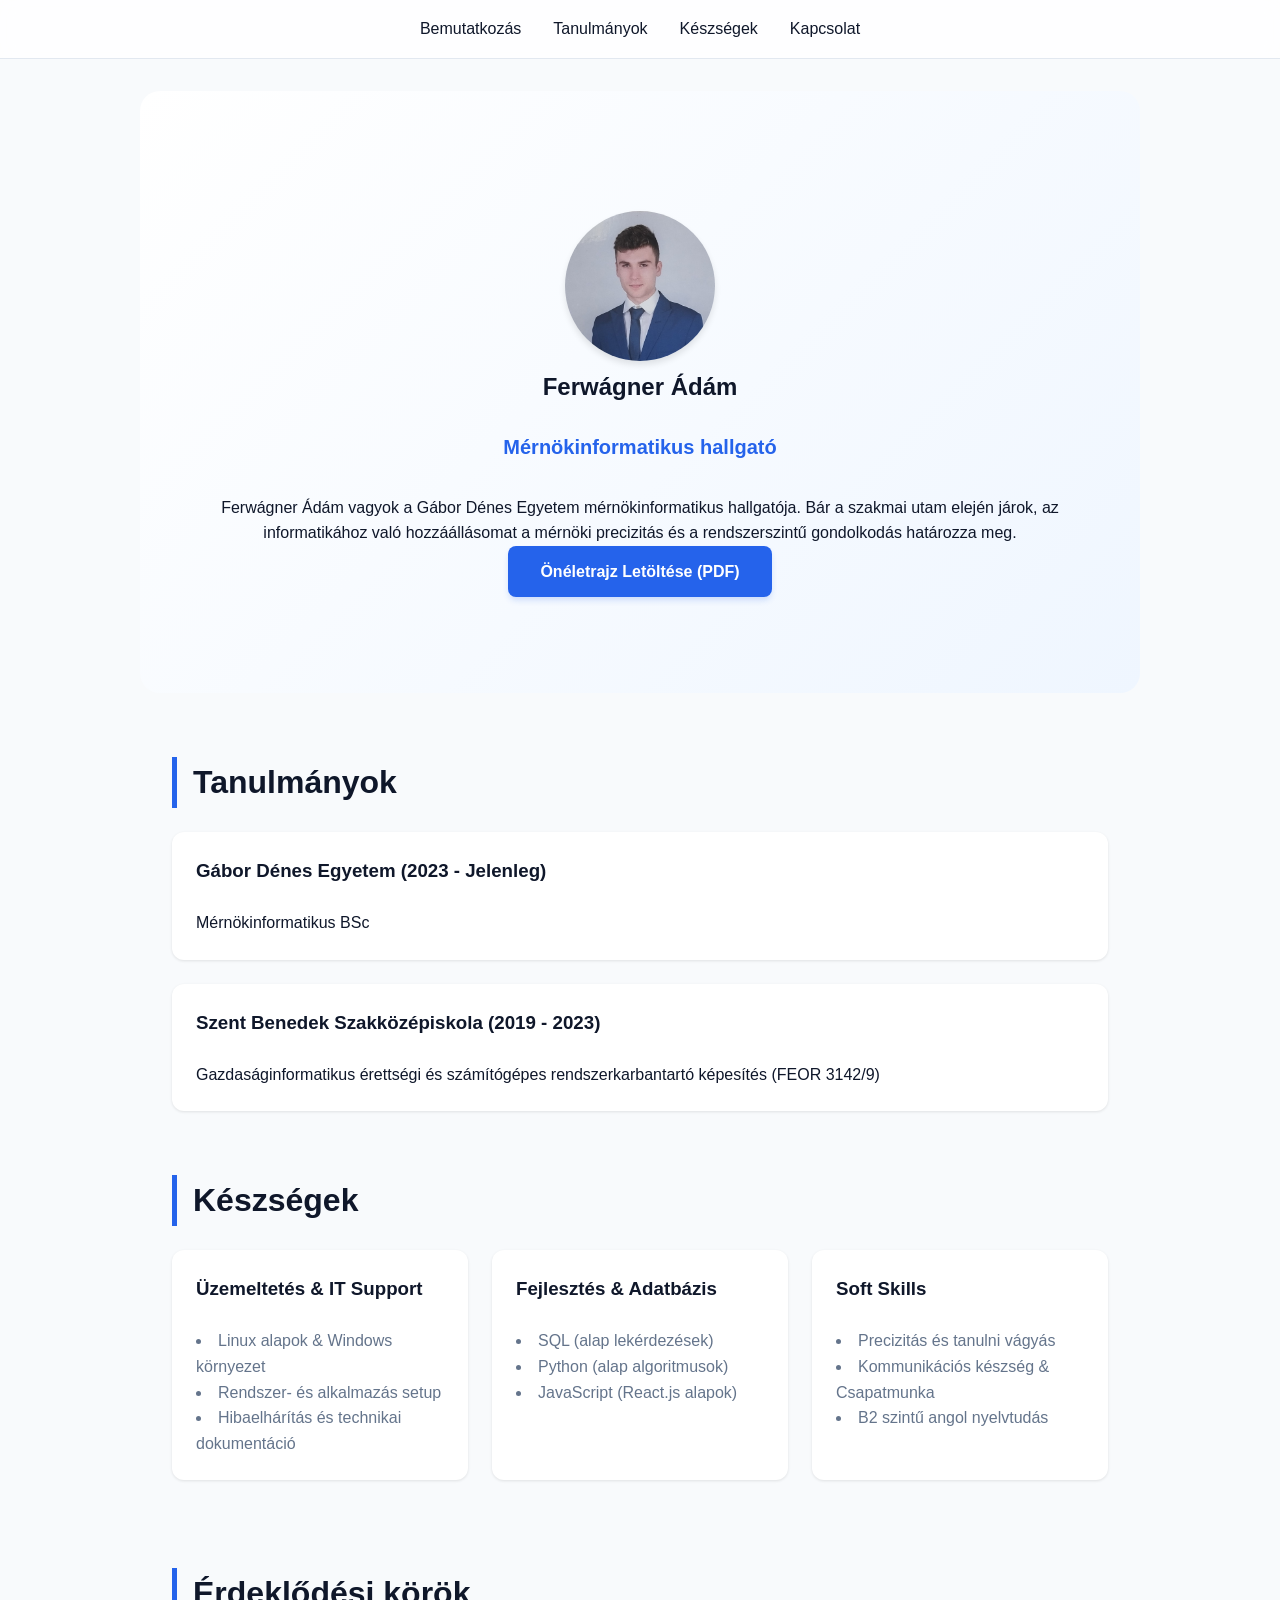
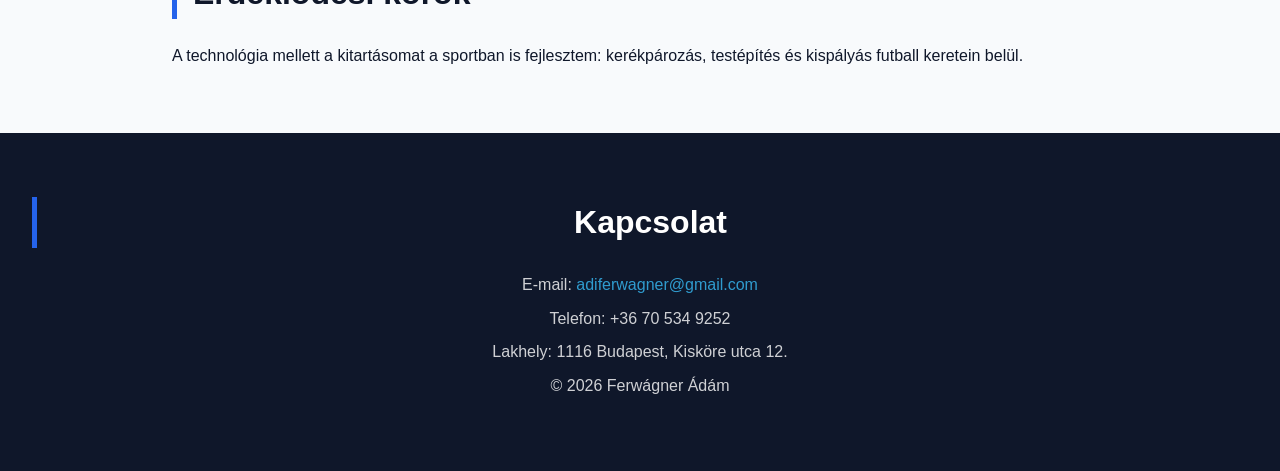
==== index.html @ 9759678f "Add files via upload" ====
<!DOCTYPE html>
<html lang="hu">
<head>
    <meta charset="UTF-8">
    <meta name="viewport" content="width=device-width, initial-scale=1.0">
    <title>Ferwágner Ádám | Portfólió</title>
    <link rel="stylesheet" href="css/style.css">
    <!-- Google Fonts vagy ikonok behívása (opcionális) -->
</head>
<body>

    <!-- Navigáció -->
    <header>
        <nav>
            <ul>
                <li><a href="#home">Bemutatkozás</a></li>
                <li><a href="#education">Tanulmányok</a></li>
                <li><a href="#skills">Készségek</a></li>
                <li><a href="#contact">Kapcsolat</a></li>
            </ul>
        </nav>
    </header>

    <main>
        <!-- Hero / Bemutatkozó szakasz -->
        <section id="home" class="hero">
            <img src="assets/images/profilepic.jpg" alt="Ferwágner Ádám portré" class="profile-pic">
            <h1>Ferwágner Ádám</h1>
            <p class="subtitle">Mérnökinformatikus hallgató</p>
            <div class="intro-text">
                <p>Ferwágner Ádám vagyok a Gábor Dénes Egyetem mérnökinformatikus hallgatója. 
                Bár a szakmai utam elején járok, az informatikához való hozzáállásomat a mérnöki precizitás 
                és a rendszerszintű gondolkodás határozza meg.</p>
                <a href="assets/docs/ferwagneradam_cv_HU_2026febr.pdf" class="btn" target="_blank">Önéletrajz Letöltése (PDF)</a>
            </div>
        </section>

        <!-- Tanulmányok -->
        <section id="education">
            <h2>Tanulmányok</h2>
            <div class="education-item">
                <h3>Gábor Dénes Egyetem (2023 - Jelenleg)</h3>
                <p>Mérnökinformatikus BSc</p>
            </div>
            <div class="education-item">
                <h3>Szent Benedek Szakközépiskola (2019 - 2023)</h3>
                <p>Gazdaságinformatikus érettségi és számítógépes rendszerkarbantartó képesítés (FEOR 3142/9)</p>
            </div>
        </section>

        <!-- Készségek és Technológiák -->
        <section id="skills">
            <h2>Készségek</h2>
            <div class="skills-grid">
                <article>
                    <h3>Üzemeltetés & IT Support</h3>
                    <ul>
                        <li>Linux alapok & Windows környezet</li>
                        <li>Rendszer- és alkalmazás setup</li>
                        <li>Hibaelhárítás és technikai dokumentáció</li>
                    </ul>
                </article>
                <article>
                    <h3>Fejlesztés & Adatbázis</h3>
                    <ul>
                        <li>SQL (alap lekérdezések)</li>
                        <li>Python (alap algoritmusok)</li>
                        <li>JavaScript (React.js alapok)</li>
                    </ul>
                </article>
                <article>
                    <h3>Soft Skills</h3>
                    <ul>
                        <li>Precizitás és tanulni vágyás</li>
                        <li>Kommunikációs készség & Csapatmunka</li>
                        <li>B2 szintű angol nyelvtudás</li>
                    </ul>
                </article>
            </div>
        </section>

        <!-- Hobbik (személyesebb rész) -->
        <section id="hobbies">
            <h2>Érdeklődési körök</h2>
            <p>A technológia mellett a kitartásomat a sportban is fejlesztem: kerékpározás, testépítés és kispályás futball keretein belül.</p>
        </section>
    </main>

    <!-- Kapcsolati adatok -->
    <footer id="contact">
        <h2>Kapcsolat</h2>
        <p>E-mail: <a href="mailto:adiferwagner@gmail.com">adiferwagner@gmail.com</a></p>
        <p>Telefon: +36 70 534 9252</p>
        <p>Lakhely: 1116 Budapest, Kisköre utca 12.</p>
        <p>&copy; 2026 Ferwágner Ádám</p>
    </footer>

</body>
</html>
---- css/style.css ----
/* --- Változók és Alapbeállítások --- */
:root {
    --primary-color: #2563eb; /* Professzionális kék */
    --secondary-color: #0f172a; /* Mélykék/fekete a szövegnek */
    --bg-light: #f8fafc;
    --text-muted: #64748b;
    --white: #ffffff;
    --accent: #38bdf8;
    --transition: all 0.3s ease;
}

* {
    margin: 0;
    padding: 0;
    box-sizing: border-box;
}

body {
    font-family: 'Inter', -apple-system, BlinkMacSystemFont, "Segoe UI", Roboto, sans-serif;
    line-height: 1.6;
    color: var(--secondary-color);
    background-color: var(--bg-light);
    scroll-behavior: smooth;
}

/* --- Animációk --- */
@keyframes fadeInUp {
    from {
        opacity: 0;
        transform: translateY(20px);
    }
    to {
        opacity: 1;
        transform: translateY(0);
    }
}

/* --- Navigáció --- */
header {
    background: rgba(255, 255, 255, 0.8);
    backdrop-filter: blur(10px);
    position: sticky;
    top: 0;
    z-index: 1000;
    padding: 1rem 0;
    border-bottom: 1px solid #e2e8f0;
}

nav ul {
    display: flex;
    justify-content: center;
    list-style: none;
    gap: 2rem;
}

nav a {
    text-decoration: none;
    color: var(--secondary-color);
    font-weight: 500;
    transition: var(--transition);
}

nav a:hover {
    color: var(--primary-color);
}

/* --- Tartalmi szakaszok --- */
section {
    max-width: 1000px;
    margin: 4rem auto;
    padding: 0 2rem;
    animation: fadeInUp 0.8s ease-out;
}

h1, h2, h3 {
    margin-bottom: 1.5rem;
}

h2 {
    font-size: 2rem;
    border-left: 5px solid var(--primary-color);
    padding-left: 1rem;
}

img.profile-pic {
    width: 150px;
    height: 150px;
    border-radius: 50%;
    margin-top: 1.5rem;
    object-fit: cover;
    box-shadow: 0 4px 6px rgba(0,0,0,0.1);
}

/* --- Hero szekció --- */
.hero {
    text-align: center;
    padding: 6rem 2rem;
    background: linear-gradient(135deg, #ffffff 0%, #eff6ff 100%);
    border-radius: 20px;
    margin-top: 2rem;
}

.subtitle {
    font-size: 1.25rem;
    color: var(--primary-color);
    font-weight: 600;
    margin-bottom: 2rem;
}

.btn {
    display: inline-block;
    padding: 0.8rem 2rem;
    background-color: var(--primary-color);
    color: var(--white);
    text-decoration: none;
    border-radius: 8px;
    font-weight: 600;
    box-shadow: 0 4px 6px -1px rgba(37, 99, 235, 0.2);
    transition: var(--transition);
}

.btn:hover {
    transform: translateY(-2px);
    box-shadow: 0 10px 15px -3px rgba(37, 99, 235, 0.3);
    background-color: #1d4ed8;
}

/* --- Tanulmányok és Készségek Kártyák --- */
.education-item, .skills-grid article {
    background: var(--white);
    padding: 1.5rem;
    border-radius: 12px;
    box-shadow: 0 1px 3px rgba(0,0,0,0.1);
    margin-bottom: 1.5rem;
    transition: var(--transition);
}

.education-item:hover, .skills-grid article:hover {
    box-shadow: 0 10px 20px rgba(0,0,0,0.05);
}

.skills-grid {
    display: grid;
    grid-template-columns: repeat(auto-fit, minmax(280px, 1fr));
    gap: 1.5rem;
}

.skills-grid ul {
    list-style-position: inside;
    color: var(--text-muted);
}

/* --- Kapcsolat (Lábléc) --- */
footer {
    background-color: var(--secondary-color);
    color: var(--white);
    padding: 4rem 2rem;
    text-align: center;
}

footer a {
    color: var(--accent);
    text-decoration: none;
}

footer p {
    margin-bottom: 0.5rem;
    opacity: 0.8;
}

/* --- Reszponzivitás --- */
@media (max-width: 768px) {
    nav ul {
        gap: 1rem;
        font-size: 0.9rem;
    }
    
    h1 { font-size: 2rem; }
}
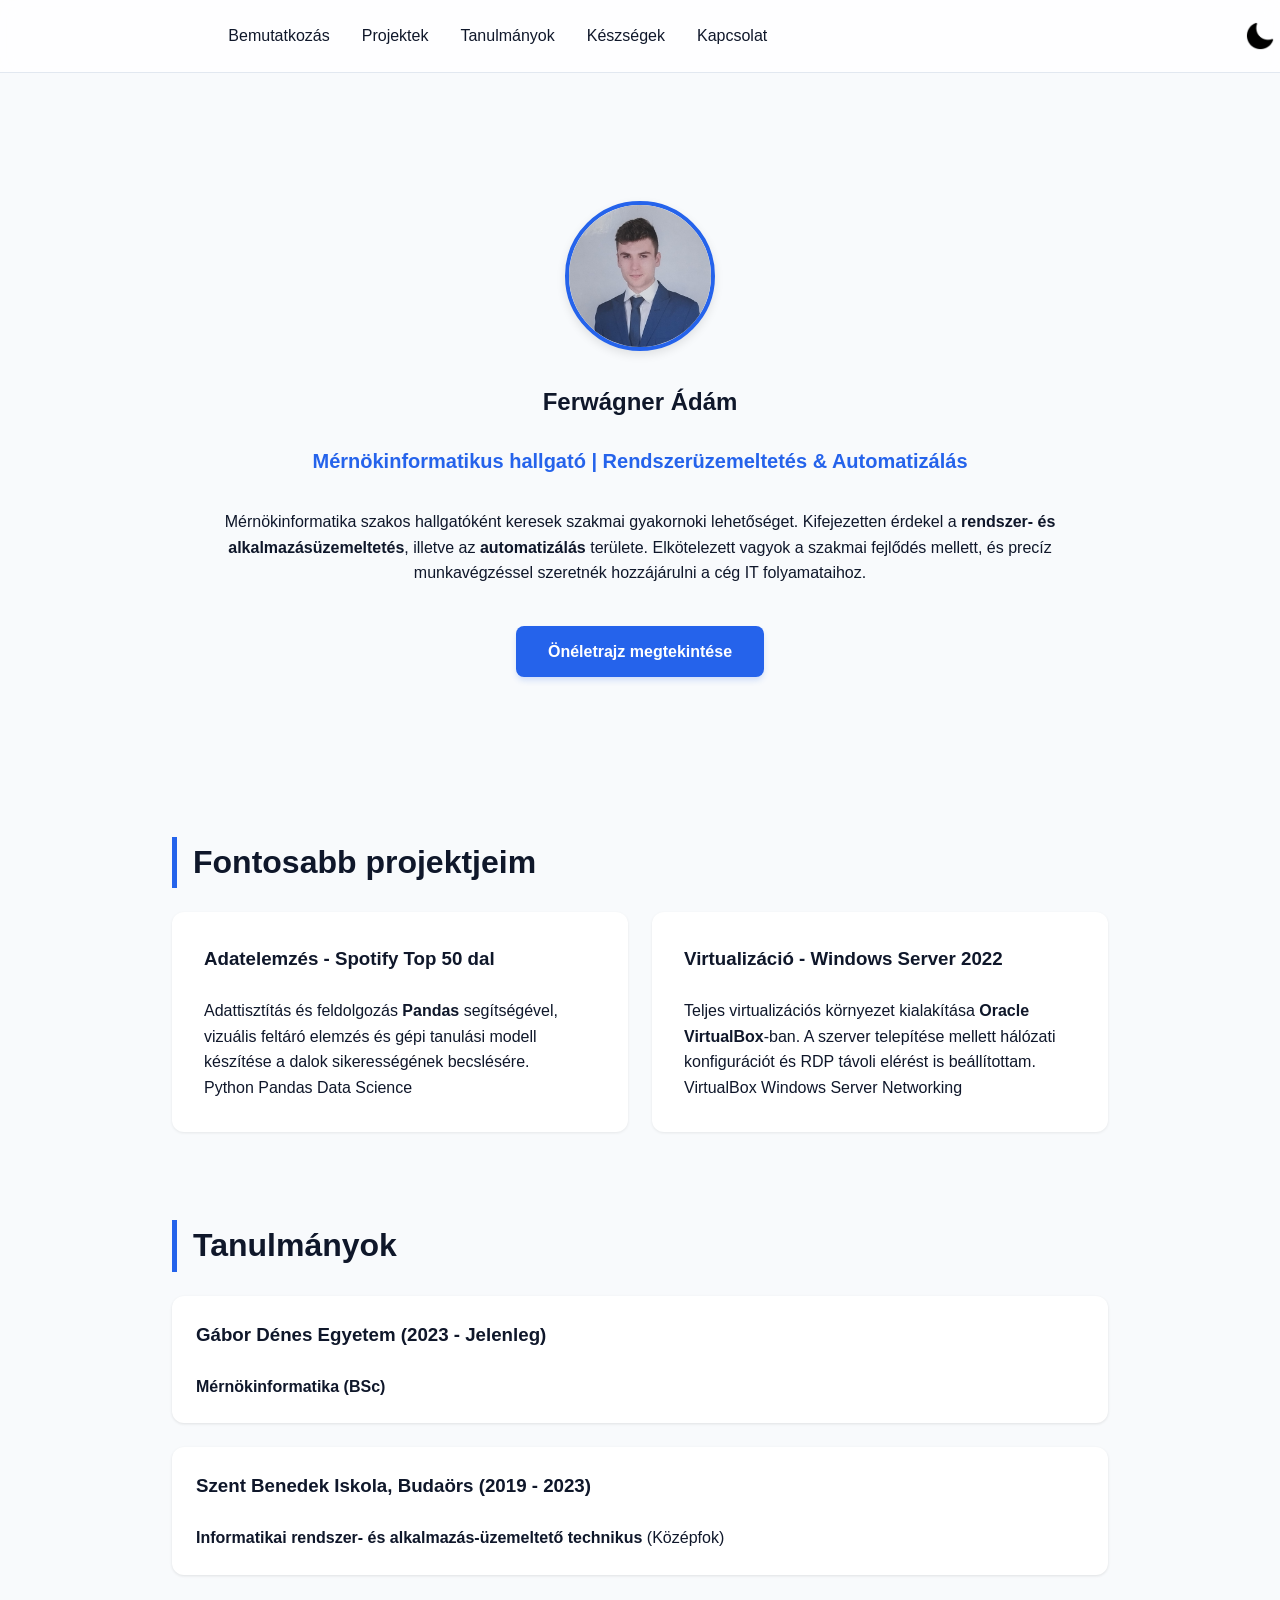
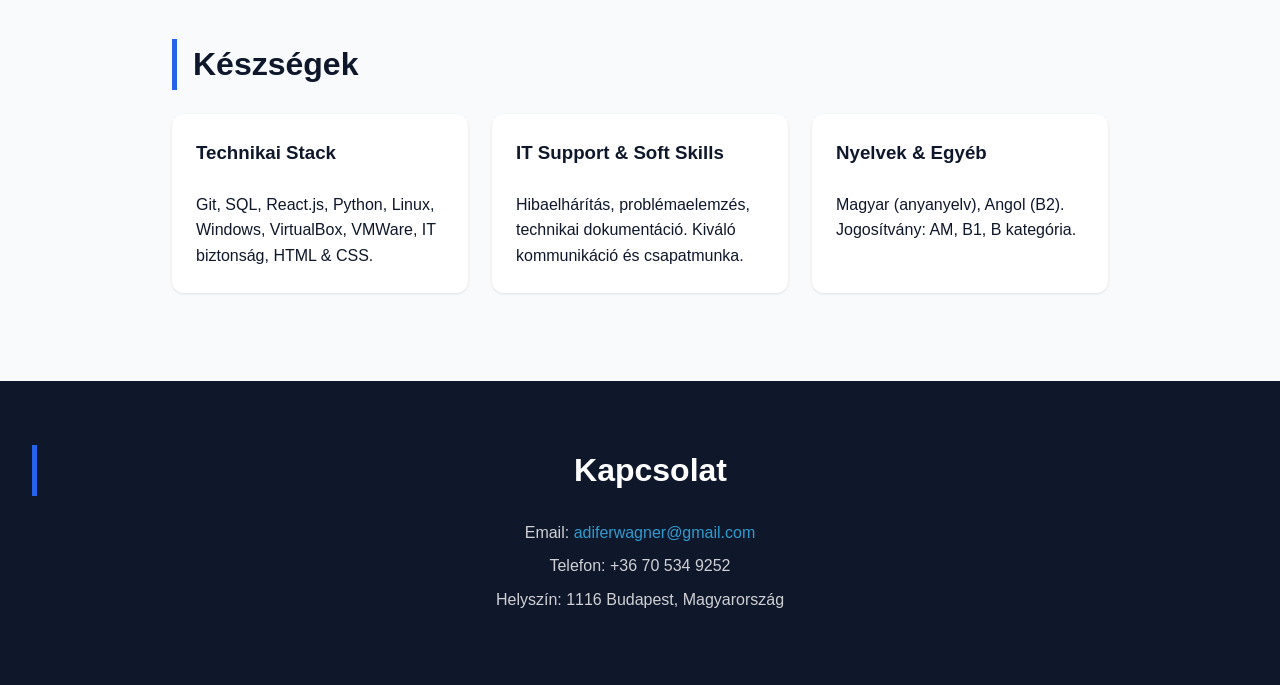
==== commit a2918759: "Add files via upload" ====
--- a/index.html
+++ b/index.html
@@ -5,33 +5,52 @@
     <meta name="viewport" content="width=device-width, initial-scale=1.0">
     <title>Ferwágner Ádám | Portfólió</title>
     <link rel="stylesheet" href="css/style.css">
-    <!-- Google Fonts vagy ikonok behívása (opcionális) -->
 </head>
 <body>
 
-    <!-- Navigáció -->
     <header>
         <nav>
             <ul>
                 <li><a href="#home">Bemutatkozás</a></li>
+                <li><a href="#projects">Projektek</a></li>
                 <li><a href="#education">Tanulmányok</a></li>
                 <li><a href="#skills">Készségek</a></li>
                 <li><a href="#contact">Kapcsolat</a></li>
             </ul>
+            <button id="theme-toggle" class="theme-toggle" aria-label="Váltás világos/sötét mód">
+                <img src="assets/images/light-dark/night-mode.png" alt="Téma váltás ikon" width="28" height="28" class="toggle-icon">
+            </button>
         </nav>
     </header>
 
     <main>
-        <!-- Hero / Bemutatkozó szakasz -->
+        <!-- Bemutatkozás -->
         <section id="home" class="hero">
-            <img src="assets/images/profilepic.jpg" alt="Ferwágner Ádám portré" class="profile-pic">
+            <img src="assets/images/profilepic.jpg" alt="Ferwágner Ádám profilképe" class="profile-pic">
             <h1>Ferwágner Ádám</h1>
-            <p class="subtitle">Mérnökinformatikus hallgató</p>
+            <p class="subtitle">Mérnökinformatikus hallgató | Rendszerüzemeltetés & Automatizálás</p>
             <div class="intro-text">
-                <p>Ferwágner Ádám vagyok a Gábor Dénes Egyetem mérnökinformatikus hallgatója. 
-                Bár a szakmai utam elején járok, az informatikához való hozzáállásomat a mérnöki precizitás 
-                és a rendszerszintű gondolkodás határozza meg.</p>
-                <a href="assets/docs/ferwagneradam_cv_HU_2026febr.pdf" class="btn" target="_blank">Önéletrajz Letöltése (PDF)</a>
+                <p>Mérnökinformatika szakos hallgatóként keresek szakmai gyakornoki lehetőséget. Kifejezetten érdekel a <strong>rendszer- és alkalmazásüzemeltetés</strong>, illetve az <strong>automatizálás</strong> területe. Elkötelezett vagyok a szakmai fejlődés mellett, és precíz munkavégzéssel szeretnék hozzájárulni a cég IT folyamataihoz.</p>
+                <!-- Frissítsd a PDF nevét a mappádban lévőre -->
+                <a href="assets/docs/CV - Ferwágner Ádám.pdf" class="btn" target="_blank">Önéletrajz megtekintése</a>
+            </div>
+        </section>
+
+        <!-- Fontosabb projektek - ÚJ SZEKCIÓ -->
+        <section id="projects">
+            <h2>Fontosabb projektjeim</h2>
+            <div class="projects-container">
+                <article class="project-card">
+                    <h3>Adatelemzés - Spotify Top 50 dal</h3>
+                    <p>Adattisztítás és feldolgozás <strong>Pandas</strong> segítségével, vizuális feltáró elemzés és gépi tanulási modell készítése a dalok sikerességének becslésére.</p>
+                    <span class="tag">Python</span> <span class="tag">Pandas</span> <span class="tag">Data Science</span>
+                </article>
+
+                <article class="project-card">
+                    <h3>Virtualizáció - Windows Server 2022</h3>
+                    <p>Teljes virtualizációs környezet kialakítása <strong>Oracle VirtualBox</strong>-ban. A szerver telepítése mellett hálózati konfigurációt és RDP távoli elérést is beállítottam.</p>
+                    <span class="tag">VirtualBox</span> <span class="tag">Windows Server</span> <span class="tag">Networking</span>
+                </article>
             </div>
         </section>
 
@@ -40,60 +59,42 @@
             <h2>Tanulmányok</h2>
             <div class="education-item">
                 <h3>Gábor Dénes Egyetem (2023 - Jelenleg)</h3>
-                <p>Mérnökinformatikus BSc</p>
+                <p><strong>Mérnökinformatika (BSc)</strong></p>
             </div>
             <div class="education-item">
-                <h3>Szent Benedek Szakközépiskola (2019 - 2023)</h3>
-                <p>Gazdaságinformatikus érettségi és számítógépes rendszerkarbantartó képesítés (FEOR 3142/9)</p>
+                <h3>Szent Benedek Iskola, Budaörs (2019 - 2023)</h3>
+                <p><strong>Informatikai rendszer- és alkalmazás-üzemeltető technikus</strong> (Középfok)</p>
             </div>
         </section>
 
-        <!-- Készségek és Technológiák -->
+        <!-- Készségek -->
         <section id="skills">
             <h2>Készségek</h2>
             <div class="skills-grid">
                 <article>
-                    <h3>Üzemeltetés & IT Support</h3>
-                    <ul>
-                        <li>Linux alapok & Windows környezet</li>
-                        <li>Rendszer- és alkalmazás setup</li>
-                        <li>Hibaelhárítás és technikai dokumentáció</li>
-                    </ul>
+                    <h3>Technikai Stack</h3>
+                    <p>Git, SQL, React.js, Python, Linux, Windows, VirtualBox, VMWare, IT biztonság, HTML & CSS.</p>
                 </article>
                 <article>
-                    <h3>Fejlesztés & Adatbázis</h3>
-                    <ul>
-                        <li>SQL (alap lekérdezések)</li>
-                        <li>Python (alap algoritmusok)</li>
-                        <li>JavaScript (React.js alapok)</li>
-                    </ul>
+                    <h3>IT Support & Soft Skills</h3>
+                    <p>Hibaelhárítás, problémaelemzés, technikai dokumentáció. Kiváló kommunikáció és csapatmunka.</p>
                 </article>
                 <article>
-                    <h3>Soft Skills</h3>
-                    <ul>
-                        <li>Precizitás és tanulni vágyás</li>
-                        <li>Kommunikációs készség & Csapatmunka</li>
-                        <li>B2 szintű angol nyelvtudás</li>
-                    </ul>
+                    <h3>Nyelvek & Egyéb</h3>
+                    <p>Magyar (anyanyelv), Angol (B2). Jogosítvány: AM, B1, B kategória.</p>
                 </article>
             </div>
         </section>
-
-        <!-- Hobbik (személyesebb rész) -->
-        <section id="hobbies">
-            <h2>Érdeklődési körök</h2>
-            <p>A technológia mellett a kitartásomat a sportban is fejlesztem: kerékpározás, testépítés és kispályás futball keretein belül.</p>
-        </section>
     </main>
 
-    <!-- Kapcsolati adatok -->
     <footer id="contact">
         <h2>Kapcsolat</h2>
-        <p>E-mail: <a href="mailto:adiferwagner@gmail.com">adiferwagner@gmail.com</a></p>
+        <p>Email: <a href="mailto:adiferwagner@gmail.com">adiferwagner@gmail.com</a></p>
         <p>Telefon: +36 70 534 9252</p>
-        <p>Lakhely: 1116 Budapest, Kisköre utca 12.</p>
-        <p>&copy; 2026 Ferwágner Ádám</p>
+        <p>Helyszín: 1116 Budapest, Magyarország</p>
     </footer>
 
-</body>
-</html>+        <script src="js/main.js"></script>
+
+    </body>
+    </html>
--- a/css/style.css
+++ b/css/style.css
@@ -5,6 +5,9 @@
     --bg-light: #f8fafc;
     --text-muted: #64748b;
     --white: #ffffff;
+    --footer-bg: var(--secondary-color);
+    --header-bg: rgba(255, 255, 255, 0.8);
+    --header-border: #e2e8f0;
     --accent: #38bdf8;
     --transition: all 0.3s ease;
 }
@@ -37,20 +40,58 @@
 
 /* --- Navigáció --- */
 header {
-    background: rgba(255, 255, 255, 0.8);
+    background: var(--header-bg);
     backdrop-filter: blur(10px);
     position: sticky;
     top: 0;
     z-index: 1000;
     padding: 1rem 0;
-    border-bottom: 1px solid #e2e8f0;
+    border-bottom: 1px solid var(--header-border);
+}
+
+/* layout nav so icons can sit on the right */
+nav {
+    display: flex;
+    align-items: center;
+    gap: 1rem;
+    position: relative;
 }
 
 nav ul {
     display: flex;
-    justify-content: center;
     list-style: none;
     gap: 2rem;
+    margin: 0 auto; /* center the menu */
+}
+
+.theme-toggle {
+    border: none;
+    background: transparent;
+    cursor: pointer;
+    padding: 0.25rem;
+    margin-left: auto; /* push to right */
+}
+.theme-toggle img { display: block; }
+
+/* Hover effect: primary color background and white icon */
+.theme-toggle {
+    width: 40px;
+    height: 40px;
+    display: inline-flex;
+    align-items: center;
+    justify-content: center;
+    border-radius: 999px;
+    transition: background var(--transition), transform var(--transition);
+}
+.theme-toggle:hover {
+    background: var(--primary-color);
+    transform: translateY(-2px);
+}
+.theme-toggle img {
+    transition: filter var(--transition) ease, opacity var(--transition) ease;
+}
+.theme-toggle:hover img {
+    filter: brightness(0) invert(1); /* make icon white on colored background */
 }
 
 nav a {
@@ -58,6 +99,30 @@
     color: var(--secondary-color);
     font-weight: 500;
     transition: var(--transition);
+    position: relative;
+    padding-bottom: 4px;
+}
+
+/* animated underline */
+nav a::after {
+    content: "";
+    position: absolute;
+    left: 0;
+    bottom: 0;
+    height: 3px;
+    width: 100%;
+    background: var(--primary-color);
+    transform-origin: left center;
+    transform: scaleX(0);
+    transition: transform 220ms ease;
+    border-radius: 2px;
+    opacity: 0.95;
+}
+
+nav a:hover::after,
+nav a:focus::after,
+nav a:focus-visible::after {
+    transform: scaleX(1);
 }
 
 nav a:hover {
@@ -72,6 +137,17 @@
     animation: fadeInUp 0.8s ease-out;
 }
 
+.profile-pic {
+    width: 150px;
+    height: 150px;
+    border-radius: 50%;
+    object-fit: cover;
+    margin-bottom: 1.5rem;
+    border: 4px solid var(--primary-color);
+    box-shadow: 0 4px 10px rgba(0, 0, 0, 0.1);
+}
+
+
 h1, h2, h3 {
     margin-bottom: 1.5rem;
 }
@@ -82,22 +158,16 @@
     padding-left: 1rem;
 }
 
-img.profile-pic {
-    width: 150px;
-    height: 150px;
-    border-radius: 50%;
-    margin-top: 1.5rem;
-    object-fit: cover;
-    box-shadow: 0 4px 6px rgba(0,0,0,0.1);
-}
-
 /* --- Hero szekció --- */
 .hero {
     text-align: center;
     padding: 6rem 2rem;
-    background: linear-gradient(135deg, #ffffff 0%, #eff6ff 100%);
     border-radius: 20px;
     margin-top: 2rem;
+}
+
+.hero .intro-text .btn {
+    margin-top: 2.5rem; /* több térköz a fenti szövegtől */
 }
 
 .subtitle {
@@ -150,9 +220,27 @@
     color: var(--text-muted);
 }
 
+/* --- Projektek kártyák --- */
+.projects-container {
+    display: grid;
+    grid-template-columns: repeat(auto-fit, minmax(280px, 1fr));
+    gap: 1.5rem;
+}
+.project-card {
+    background: var(--white);
+    padding: 2rem; /* nagyobb belső térköz */
+    border-radius: 12px;
+    box-shadow: 0 1px 3px rgba(0,0,0,0.08);
+    margin-bottom: 1.5rem;
+    transition: var(--transition);
+}
+.project-card:hover {
+    box-shadow: 0 12px 24px rgba(0,0,0,0.06);
+}
+
 /* --- Kapcsolat (Lábléc) --- */
 footer {
-    background-color: var(--secondary-color);
+    background-color: var(--footer-bg);
     color: var(--white);
     padding: 4rem 2rem;
     text-align: center;
@@ -176,4 +264,31 @@
     }
     
     h1 { font-size: 2rem; }
+}
+
+/* --- Dark mode overrides --- */
+.dark-mode {
+    --primary-color: #7dd3fc;
+    --secondary-color: #e6eef8; /* fő szöveg világos */
+    --bg-light: #071027; /* oldal háttér sötét */
+    --text-muted: #94a3b8;
+    --white: #0b1220; /* kártyák sötét háttere */
+    --accent: #60a5fa;
+    --footer-bg: #071027;
+    /* header in dark mode: reduce light bleed */
+    --header-bg: rgba(7, 16, 39, 0.95);
+    --header-border: rgba(255,255,255,0.04);
+}
+
+/* Explicit h2 color in dark mode for better contrast */
+.dark-mode h2 {
+    color: #ffffff;
+}
+
+.dark-mode p{
+    color: var(--secondary-color);
+}
+
+.dark-mode .toggle-icon {
+    filter: invert(1);
 }
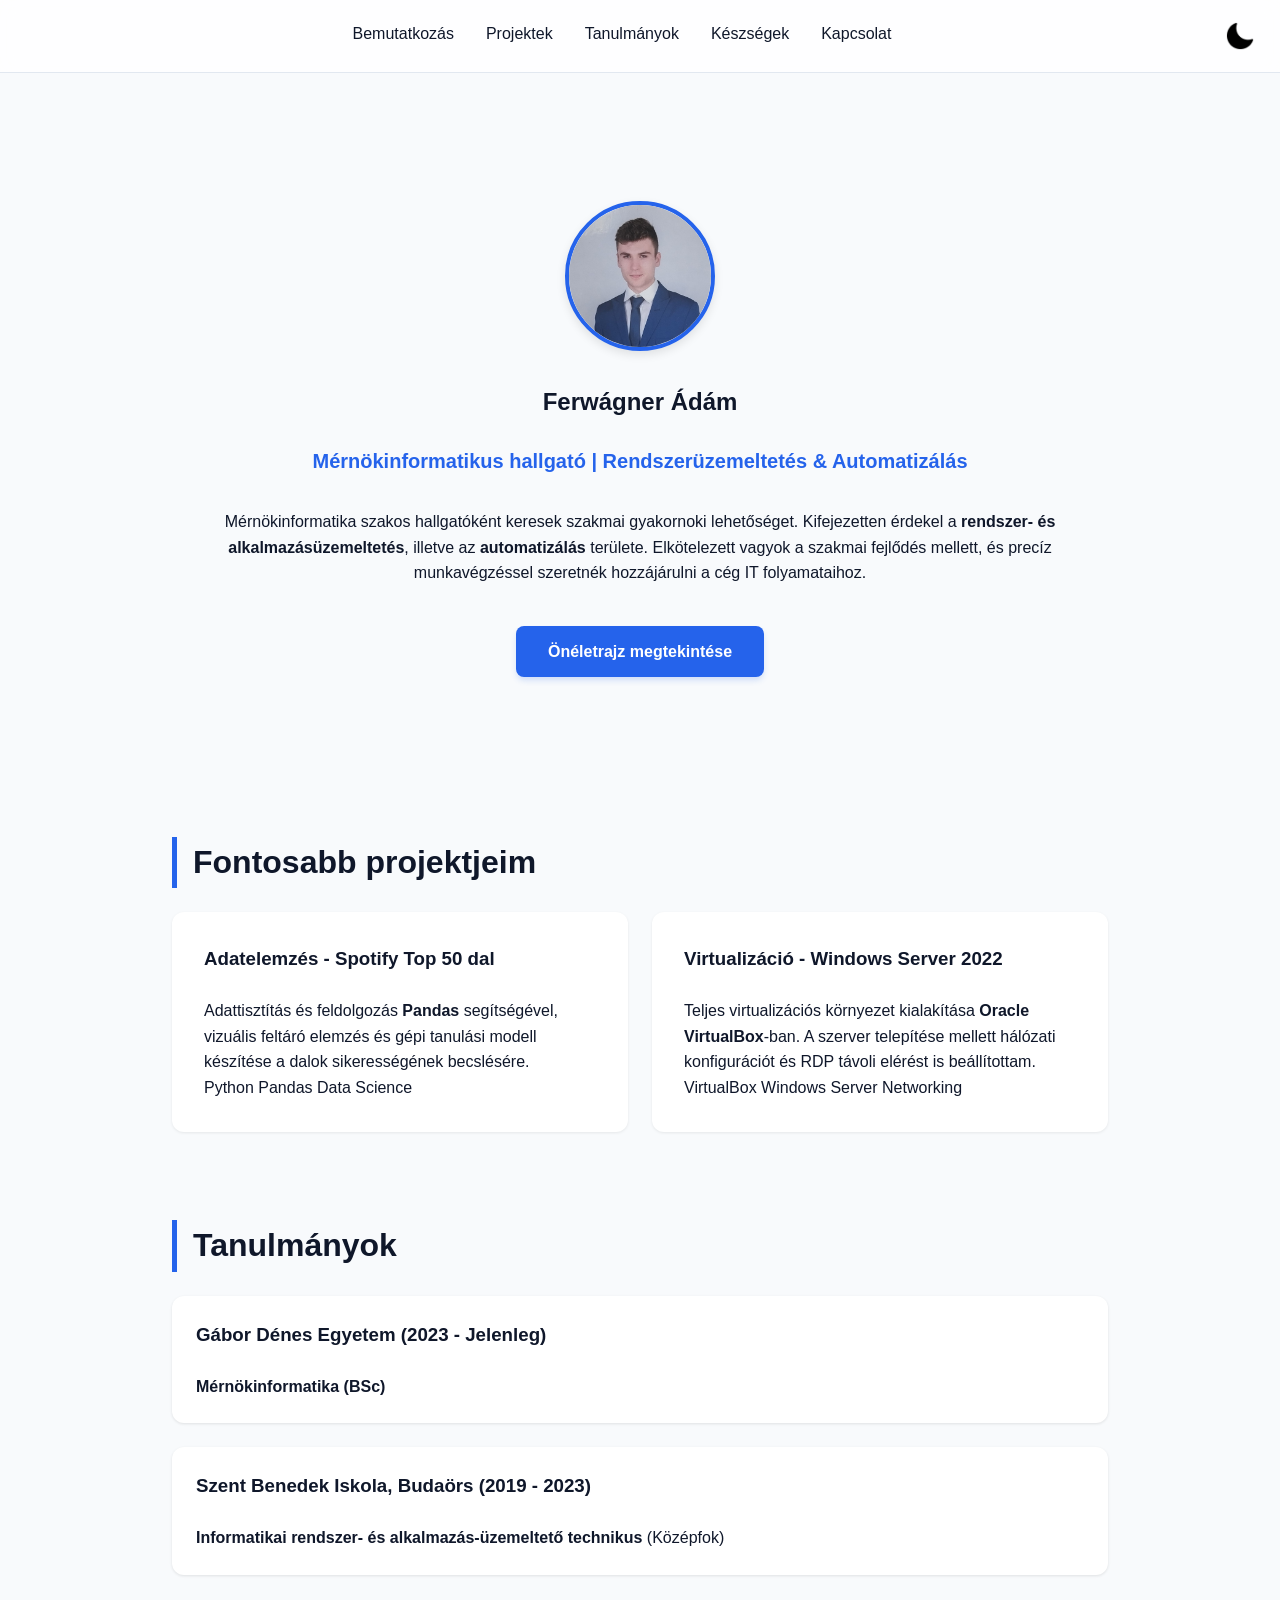
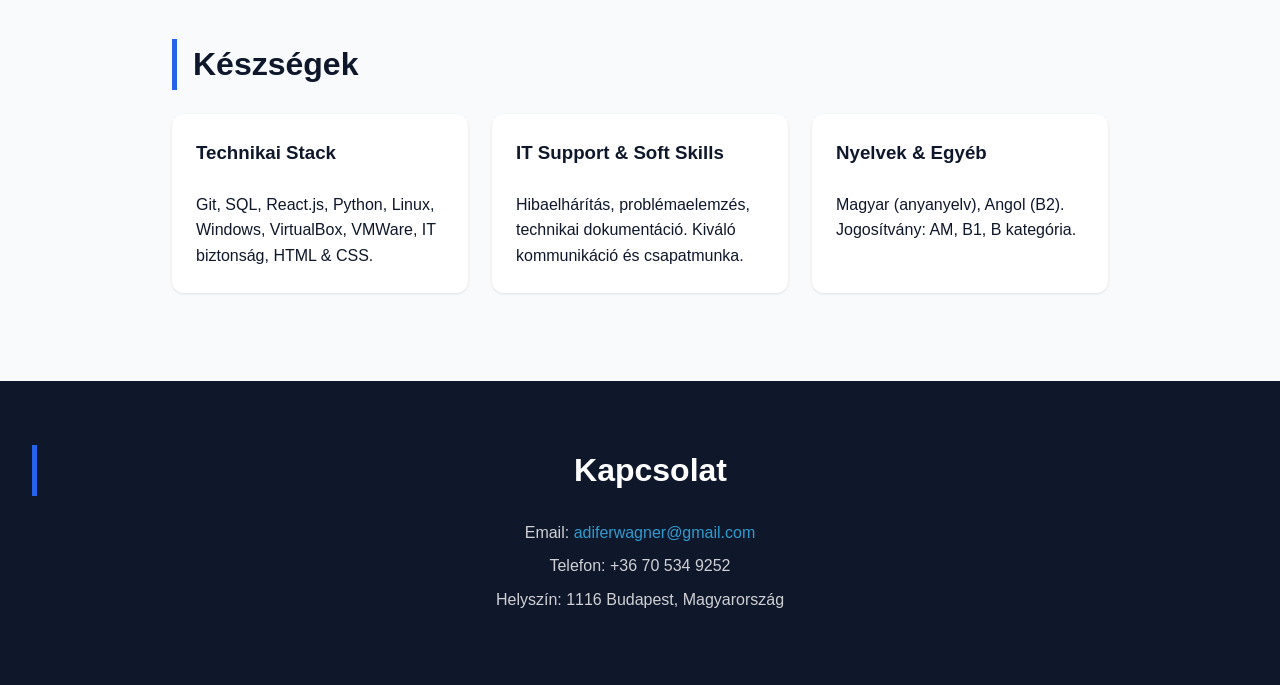
==== commit 0d8a6d81: "Add files via upload" ====
--- a/index.html
+++ b/index.html
@@ -10,6 +10,9 @@
 
     <header>
         <nav>
+            <button id="nav-toggle" class="nav-toggle" aria-label="Menü megnyitása" aria-expanded="false">
+                <span class="hamburger" aria-hidden="true"></span>
+            </button>
             <ul>
                 <li><a href="#home">Bemutatkozás</a></li>
                 <li><a href="#projects">Projektek</a></li>
--- a/css/style.css
+++ b/css/style.css
@@ -62,7 +62,41 @@
     list-style: none;
     gap: 2rem;
     margin: 0 auto; /* center the menu */
-}
+    justify-content: center;
+    margin-right: -40px;
+}
+
+/* hamburger (hidden on desktop) */
+.nav-toggle {
+    display: none;
+    border: none;
+    background: transparent;
+    padding: 0.25rem 0.5rem;
+    margin-right: auto; /* keep left on small screens */
+    margin-left: 20px; /* move hamburger 20px inward from left edge */
+    cursor: pointer;
+}
+.hamburger {
+    display: inline-block;
+    width: 22px;
+    height: 2px;
+    background: var(--secondary-color);
+    position: relative;
+    border-radius: 2px;
+}
+.hamburger::before,
+.hamburger::after {
+    content: "";
+    position: absolute;
+    left: 0;
+    width: 22px;
+    height: 2px;
+    background: var(--secondary-color);
+    border-radius: 2px;
+}
+.hamburger::before { top: -7px; }
+.hamburger::after { top: 7px; }
+
 
 .theme-toggle {
     border: none;
@@ -70,6 +104,7 @@
     cursor: pointer;
     padding: 0.25rem;
     margin-left: auto; /* push to right */
+    margin-right: 20px; /* move 20px inward from the right edge */
 }
 .theme-toggle img { display: block; }
 
@@ -94,6 +129,28 @@
     filter: brightness(0) invert(1); /* make icon white on colored background */
 }
 
+/* MOBILE: show hamburger, hide menu by default */
+@media (max-width: 768px) {
+    .nav-toggle { display: inline-block; }
+    nav ul { display: none; flex-direction: column; gap: 1rem; width: 100%; }
+    nav.open ul {
+        display: flex;
+        position: absolute;
+        left: 0;
+        top: 100%;
+        background: var(--header-bg);
+        padding: 1rem 1.25rem;
+        box-shadow: 0 8px 20px rgba(0,0,0,0.08);
+    }
+    .hamburger, .hamburger::before, .hamburger::after { background: var(--secondary-color); }
+    .theme-toggle { margin-left: 0.5rem; margin-right: 0.5rem; }
+}
+
+/* animate hamburger color in dark mode */
+.dark-mode .hamburger, .dark-mode .hamburger::before, .dark-mode .hamburger::after {
+    background: var(--secondary-color);
+}
+
 nav a {
     text-decoration: none;
     color: var(--secondary-color);
@@ -101,6 +158,12 @@
     transition: var(--transition);
     position: relative;
     padding-bottom: 4px;
+}
+
+/* make nav links centerable and increase clickable area */
+nav a {
+    display: inline-block;
+    text-align: center;
 }
 
 /* animated underline */
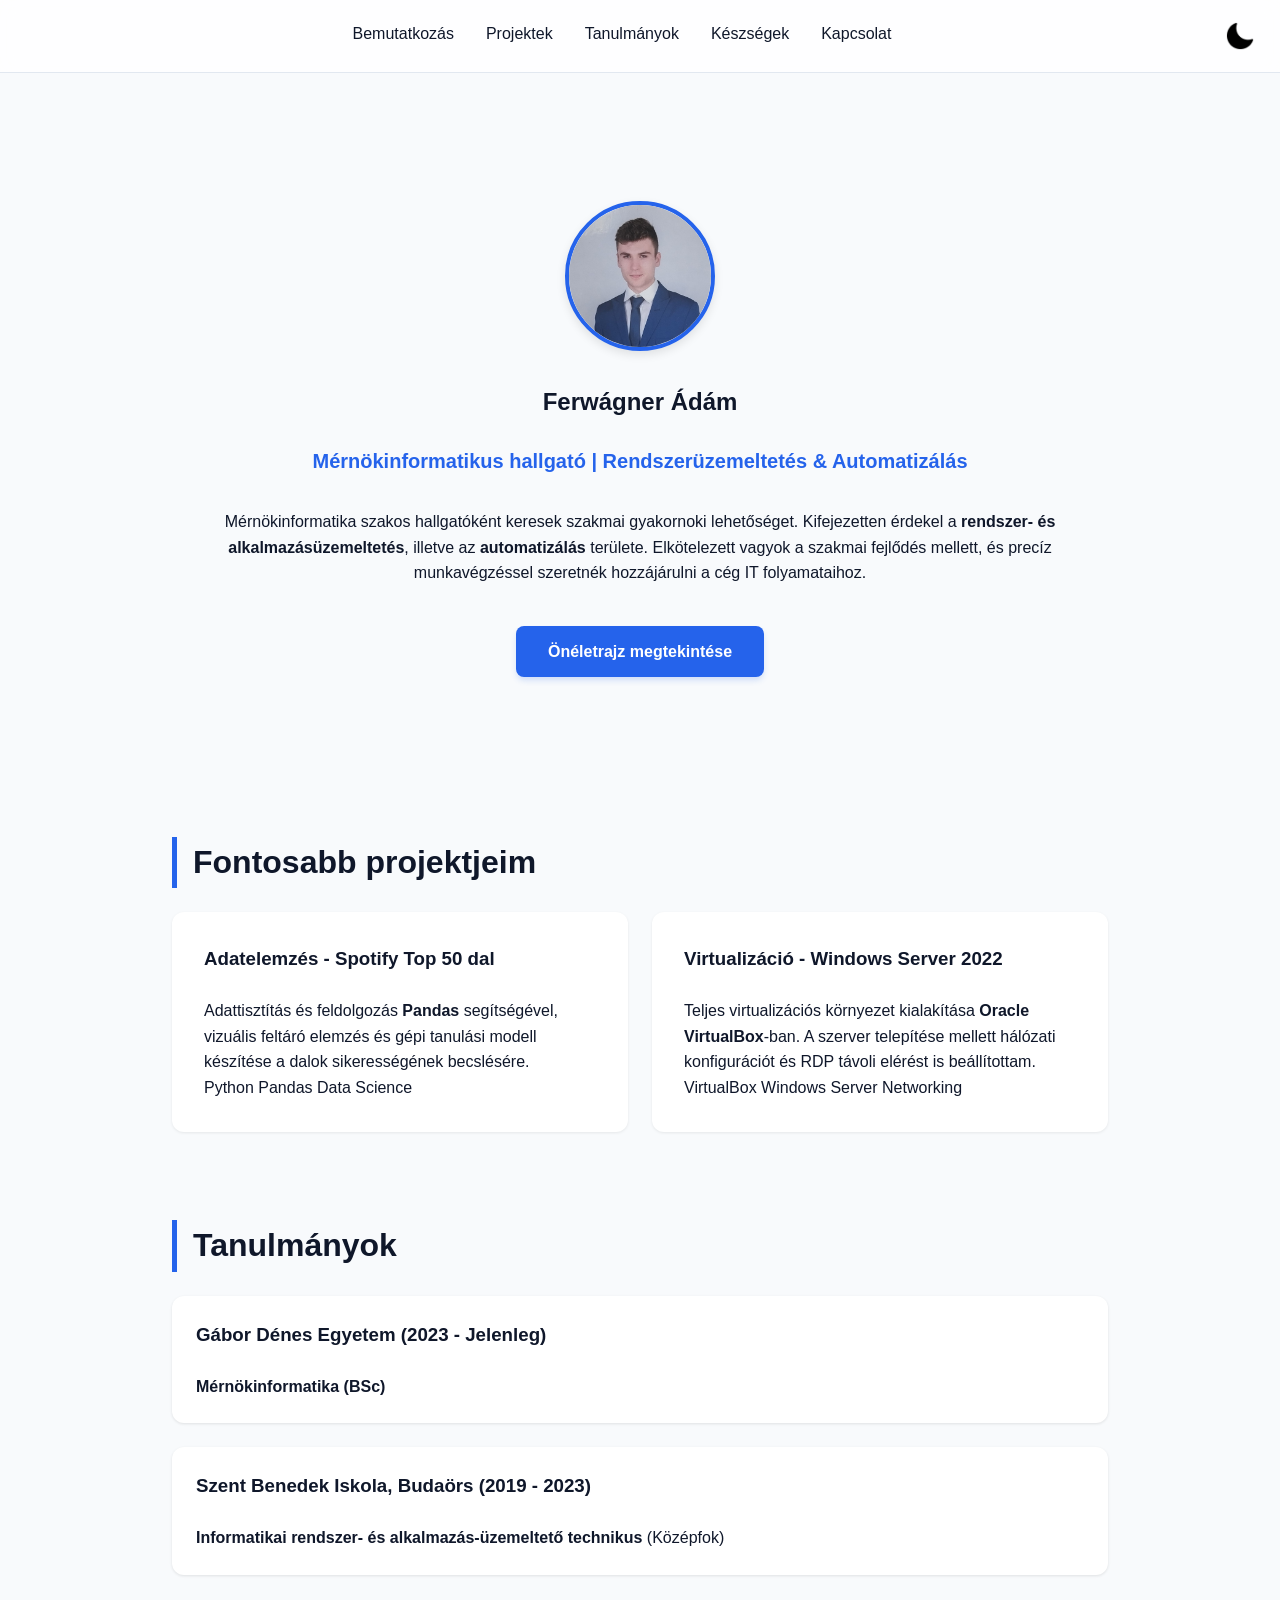
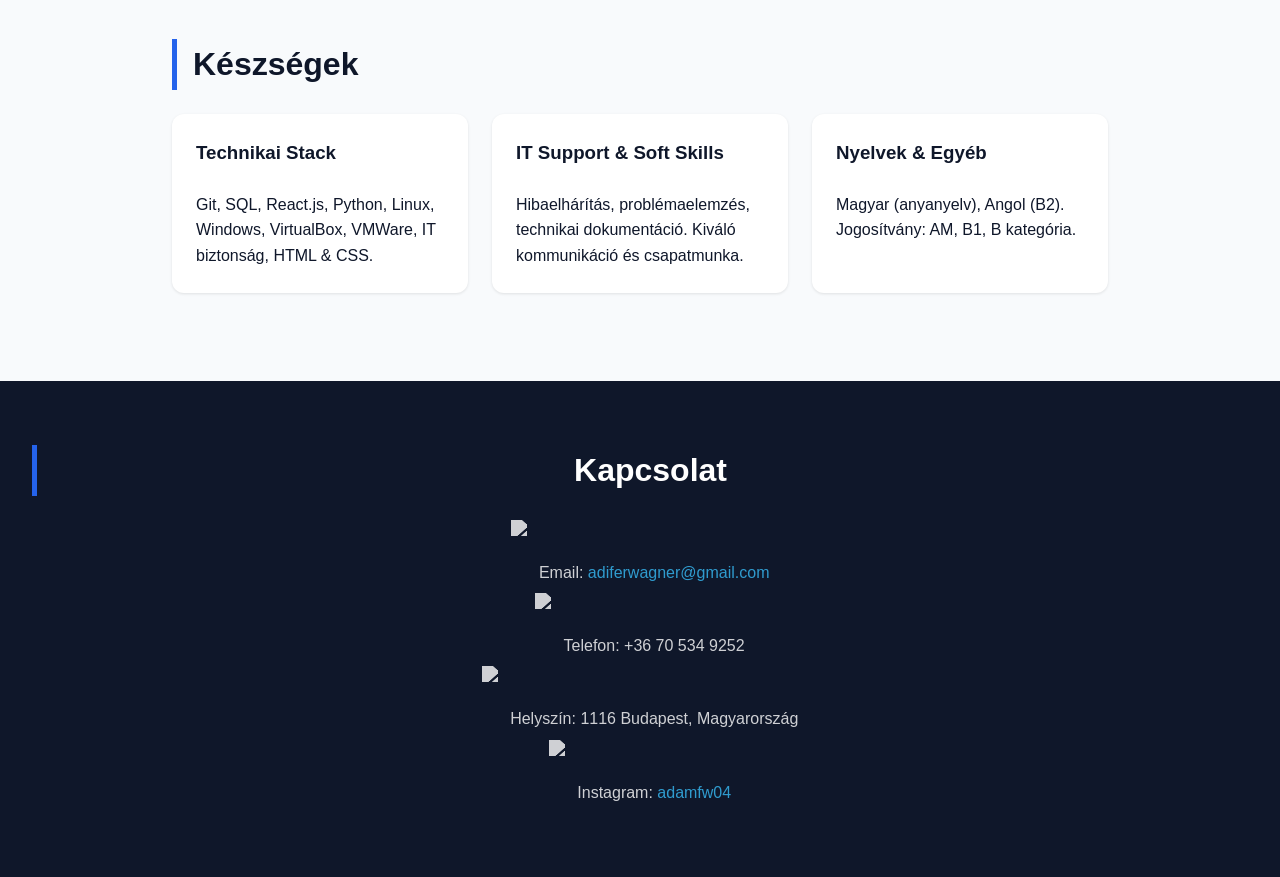
==== commit 48f3ffac: "Add files via upload" ====
--- a/index.html
+++ b/index.html
@@ -92,9 +92,10 @@
 
     <footer id="contact">
         <h2>Kapcsolat</h2>
-        <p>Email: <a href="mailto:adiferwagner@gmail.com">adiferwagner@gmail.com</a></p>
-        <p>Telefon: +36 70 534 9252</p>
-        <p>Helyszín: 1116 Budapest, Magyarország</p>
+        <p><img src="assets/images/email-icon.png" alt="Email ikon" class="contact-icon"> Email: <a href="mailto:adiferwagner@gmail.com">adiferwagner@gmail.com</a></p>
+        <p><img src="assets/images/phone-icon.png" alt="Telefon ikon" class="contact-icon"> Telefon: +36 70 534 9252</p>
+        <p><img src="assets/images/house-icon.png" alt="Helyszín ikon" class="contact-icon"> Helyszín: 1116 Budapest, Magyarország</p>
+        <p><img src="assets/images/instagram-icon.png" alt="Instagram ikon" class="contact-icon"> Instagram: <a href="https://www.instagram.com/adamfw04/" target="_blank">adamfw04</a></p>
     </footer>
 
         <script src="js/main.js"></script>
--- a/css/style.css
+++ b/css/style.css
@@ -319,6 +319,17 @@
     opacity: 0.8;
 }
 
+/* Contact icons: force white appearance (works for PNG/SVG via filter) */
+.contact-icon {
+    width: 1em;
+    height: 1em;
+    display: inline-block;
+    vertical-align: -0.12em;
+    margin-right: 0.5rem;
+    object-fit: contain;
+    filter: brightness(0) invert(1);
+}
+
 /* --- Reszponzivitás --- */
 @media (max-width: 768px) {
     nav ul {
@@ -354,4 +365,6 @@
 
 .dark-mode .toggle-icon {
     filter: invert(1);
-}+}
+
+/* duplicate removed (handled above) */
